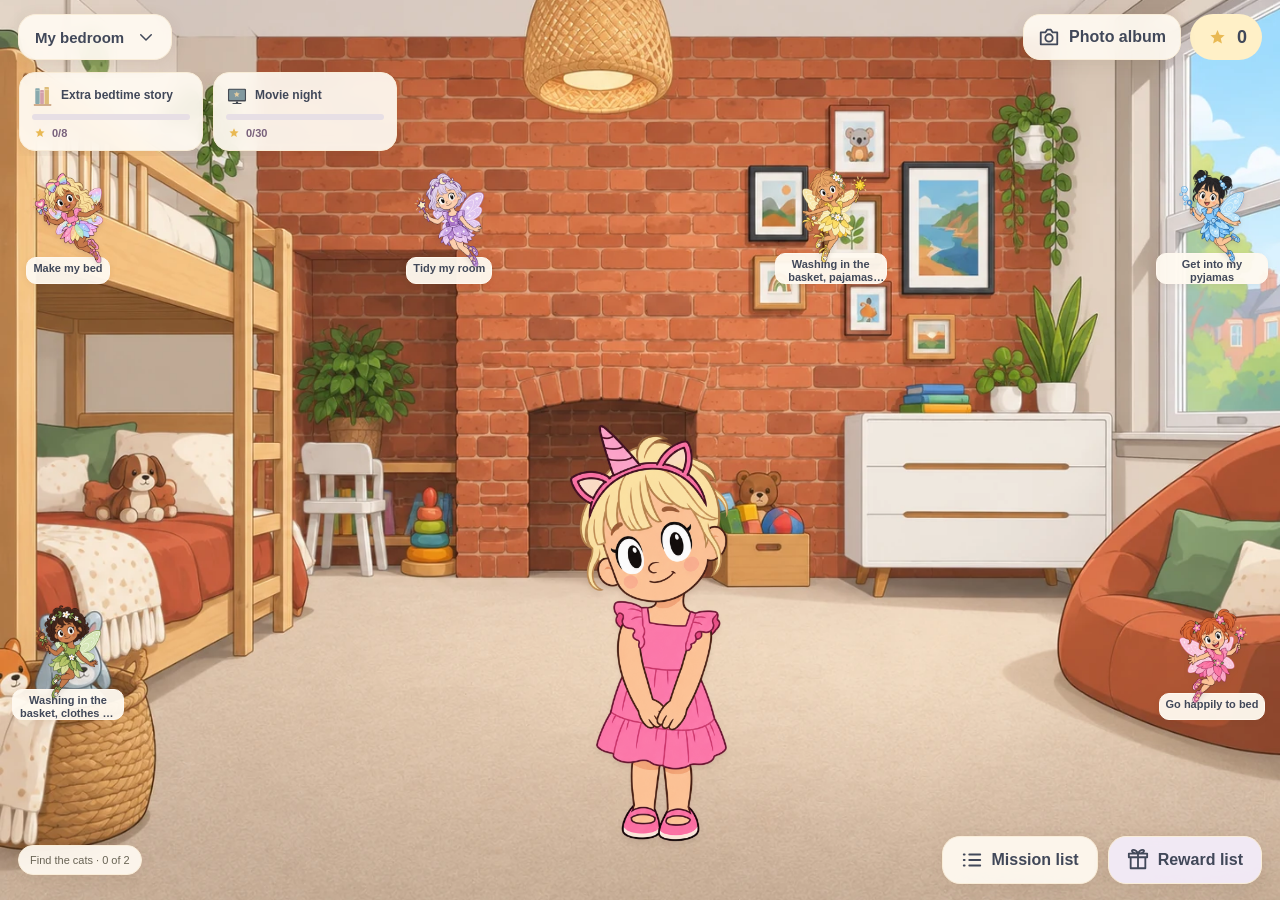
==== website/index.html @ 54466739 "Add files via upload" ====
<!doctype html>
<html lang="en-GB">
<head>
 <meta charset="utf-8"><meta name="viewport" content="width=device-width,initial-scale=1,viewport-fit=cover">
 <meta name="theme-color" content="#f8f3e9"><meta name="apple-mobile-web-app-capable" content="yes">
 <meta name="apple-mobile-web-app-status-bar-style" content="default"><meta name="apple-mobile-web-app-title" content="Fairy Stars">
 <meta name="description" content="A little kindness. A little magic. A private, offline family reward app.">
 <meta name="robots" content="noindex,nofollow,noarchive">
 <link rel="manifest" href="manifest.webmanifest"><link rel="apple-touch-icon" href="icons/apple-touch-icon.png"><link rel="icon" type="image/svg+xml" href="icons/icon.svg">
 <title>Fairy Star Missions</title><link rel="stylesheet" href="styles.css">
 <script defer src="data.js"></script><script defer src="engine.js"></script><script defer src="fairy-cast.js"></script><script defer src="art.js"></script><script defer src="layout.js"></script><script defer src="lists.js"></script><script defer src="celebrations.js"></script><script defer src="world.js"></script><script defer src="db.js"></script><script defer src="app.js"></script>
</head>
<body>
 <div id="app"><div class="loading-screen"><span class="loading-star">✦</span><h1>A little magic is waking up…</h1><p>Fairy Star Missions</p></div></div>
 <div id="modal-root"></div><div id="toast" role="status" aria-live="polite"></div><div id="celebration" aria-hidden="true"></div>
 <noscript><p>This little world needs JavaScript turned on in your browser.</p></noscript>
</body>
</html>
---- website/styles.css ----
:root{--paper:#fffaf2;--ink:#414859;--muted:#717584;--line:#e7dfd4;--rose:#9c607b;--gold:#e7b34e;--sage:#639879;--radius:22px;font-family:"Trebuchet MS",Arial,sans-serif;color:var(--ink);background:#f7f3eb;font-synthesis:none}
*{box-sizing:border-box}body{margin:0;-webkit-font-smoothing:antialiased;-webkit-tap-highlight-color:transparent}h1,h2,h3,p{margin:0}h1,h2,h3,button,input,select,textarea{font-family:inherit}h1{font-size:clamp(25px,3vw,36px)}h2{font-size:25px;line-height:1.2}h3{font-size:17px}p{line-height:1.5}button,input,select,textarea{font:inherit}button{color:inherit;border:0;cursor:pointer;background:transparent;font-weight:600;touch-action:manipulation}button:disabled{opacity:.5;cursor:default}button:focus-visible,a:focus-visible,input:focus-visible,select:focus-visible,textarea:focus-visible{outline:3px solid #9274b0;outline-offset:4px}button svg,button img{pointer-events:none}svg{display:inline-block;flex:none;vertical-align:middle}img{max-width:100%}[hidden]{display:none!important}.line-icon{width:22px;height:22px;fill:none;stroke:currentColor;stroke-width:2;stroke-linecap:round;stroke-linejoin:round}.object-icon{width:46px;height:46px}.tiny-icon{width:22px;height:22px}.large-icon{width:84px;height:84px}.muted{color:var(--muted)}.small{font-size:13px}.row{display:flex;align-items:center;gap:12px}.between{justify-content:space-between}.wrap{flex-wrap:wrap}.grow{flex:1;min-width:0}.stack{display:flex;flex-direction:column;gap:16px}.center{text-align:center}.wide{width:100%}.primary,.secondary,.soft,.danger{min-height:46px;padding:11px 18px;border-radius:14px;display:inline-flex;gap:8px;justify-content:center;align-items:center}.primary{background:var(--rose);color:white}.primary:hover{background:#88526a}.secondary{background:#eae3ef}.secondary:hover{background:#ded3e6}.soft{background:#f0e9df}.soft:hover{background:#e6dbce}.danger{background:#f7e6e1;color:#9c4e45}.icon-button{display:inline-flex;align-items:center;justify-content:center;width:46px;height:46px;min-width:46px;min-height:46px;border-radius:50%;background:var(--paper);border:1px solid var(--line);padding:0;line-height:1}.pill{display:inline-flex;align-items:center;gap:7px;padding:8px 13px;background:#faeed2;border:1px solid #eddfbf;border-radius:40px;font-weight:700}.notice{padding:14px 17px;background:#f2ede2;border:1px solid var(--line);border-radius:14px;font-size:13px;line-height:1.5}.notice.good{background:#ebf2e9;border-color:#d4e0cd}.notice.warning{background:#fbede7;border-color:#efd8ca}.error{font-size:14px;color:#a54247;line-height:1.5}.error:empty{display:none}.field{display:flex;flex-direction:column;gap:7px;font-size:14px;font-weight:600}.field input,.field select,.field textarea{min-height:46px;border:1px solid #d9d2d4;background:#fffefb;padding:11px 12px;border-radius:11px;width:100%;color:inherit;font-weight:400}.field small{font-size:12px;font-weight:400;color:var(--muted)}.form-grid{display:grid;grid-template-columns:1fr 1fr;gap:14px}.checkbox{display:flex;align-items:center;gap:11px;min-height:48px;font-size:15px;cursor:pointer}.checkbox input{width:23px;height:23px;accent-color:var(--sage);flex:none}.card{background:var(--paper);border:1px solid var(--line);padding:20px;border-radius:var(--radius)}
/* One isolated scene; modal dialogs use the browser's top layer. */
#app{position:relative;isolation:isolate;z-index:0}.home-view{overflow:hidden}.scene{position:relative;width:100%;height:100vh;height:100dvh;overflow:hidden;isolation:isolate;background:#d5c7b2}.scene-background{position:absolute;inset:0;width:100%;height:100%;max-width:none;object-fit:cover;object-position:center;pointer-events:none;user-select:none}.scene-top{position:absolute;top:max(14px,env(safe-area-inset-top));left:max(18px,env(safe-area-inset-left));right:max(18px,env(safe-area-inset-right));z-index:30;display:flex;gap:12px;align-items:center;justify-content:space-between;pointer-events:none}.scene-top>*{pointer-events:auto}.glass{background:#fffaf1ed;border:1px solid #f9edd8;box-shadow:0 4px 17px #59452e17;backdrop-filter:blur(8px);-webkit-backdrop-filter:blur(8px)}.room-trigger{min-height:46px;padding:11px 16px;border-radius:18px;display:flex;align-items:center;gap:13px;text-align:left;font-size:15px}.room-trigger .line-icon{width:18px;height:18px}.scene-tools{display:flex;gap:9px;align-items:center}.album-button{display:flex;gap:9px;align-items:center;padding:11px 14px;border-radius:17px;min-height:46px}.wallet{display:flex;gap:7px;align-items:center;min-height:46px;padding:9px 15px;border-radius:24px;background:#fff0c7;font-size:18px;font-weight:700}.wallet .tiny-icon{width:25px;height:25px}
.pinned-strip{position:absolute;z-index:29;top:calc(max(14px,env(safe-area-inset-top)) + 58px);left:18px;right:18px;display:flex;gap:10px;overflow-x:auto;overflow-y:hidden;scrollbar-width:thin;overscroll-behavior:contain;padding:0 1px 5px;pointer-events:auto}.pinned-card{flex:0 0 184px;width:184px;min-height:73px;border-radius:16px;padding:9px 12px;text-align:left;display:flex;flex-direction:column;gap:5px;justify-content:center}.pinned-card .pin-title{display:flex;align-items:center;gap:7px;font-size:12px;line-height:1.15;min-height:27px}.pin-title span{display:-webkit-box;-webkit-line-clamp:2;-webkit-box-orient:vertical;overflow:hidden}.pinned-card small{font-size:11px;color:#78617b;font-weight:600}.progress{height:6px;min-height:6px;width:100%;background:#e7dfe5;overflow:hidden;border-radius:10px}.progress-fill{display:block;height:100%;background:#bb819b;border-radius:inherit}.pinned-card.ready{background:#f4faeced}.pinned-card.ready .progress-fill{background:var(--sage)}.pinned-card.ready small{color:#51714e}
.scene-bottom{position:absolute;bottom:max(16px,env(safe-area-inset-bottom));left:18px;right:18px;z-index:30;display:flex;align-items:center;justify-content:space-between;gap:12px;pointer-events:none}.scene-bottom>*{pointer-events:auto}.cat-hint{font-size:11px;padding:8px 11px;border-radius:20px;color:#696455}.list-button{min-height:48px;border-radius:18px;display:flex;align-items:center;gap:9px;padding:11px 18px}.scene-tip{position:absolute;bottom:20px;left:50%;transform:translateX(-50%);font-size:11px;color:#645947;pointer-events:none;background:#fff8eaa6;padding:7px 11px;border-radius:20px;white-space:nowrap}
/* Stars are immovable buttons; no shared button:active transforms. */
.mission-star{position:absolute;z-index:20;width:112px;height:92px;padding:0;display:flex;flex-direction:column;align-items:center;gap:4px;transform:translate(-50%,-50%)!important;transition:none!important;outline-offset:1px;border-radius:18px}.mission-star .star-shell{width:54px;height:54px;min-height:54px;background:#fff9efeb;border:1px solid #fff9ea;box-shadow:0 4px 12px #6b4d3020;border-radius:50%;display:grid;place-items:center}.star-shell svg{width:40px;height:40px;filter:drop-shadow(0 2px 0 #c3974340)}.mission-star .mission-label{max-width:112px;max-height:35px;overflow:hidden;display:-webkit-box;-webkit-line-clamp:2;-webkit-box-orient:vertical;border-radius:10px;padding:4px 7px;background:#fff9eff2;font-size:11px;line-height:1.16;text-align:center;box-shadow:0 2px 6px #62432b13}.mission-star:hover .star-shell,.mission-star.drag-target .star-shell{background:#fff0b8;border:2px solid #d7a43d;box-shadow:0 0 0 5px #ffe8a355}.mission-star.done .star-shell{background:#edf5e4}.done-dot{position:absolute;top:0;right:28px;width:21px;height:21px;background:var(--sage);border:2px solid white;color:white;display:grid;place-items:center;border-radius:50%;font-size:12px;pointer-events:none}.alba-actor{position:absolute;z-index:16;width:clamp(192px,27vw,284px);padding:0;height:auto;aspect-ratio:2/3;display:block;transform:translate(-50%,-100%);margin:0;touch-action:none;cursor:grab;border-radius:0;user-select:none;-webkit-user-select:none;animation:none!important;transition:none!important}.alba-actor:active{cursor:grabbing}.alba-actor.dragging{z-index:40}.alba-art{width:100%;height:100%;object-fit:contain;display:block;max-width:none;user-select:none;-webkit-user-drag:none;filter:drop-shadow(0 4px 2px #5b423c16);pointer-events:none}.companions{position:absolute;left:-28px;top:10px;width:170px;height:110px;pointer-events:none}.companion{position:absolute;width:32px;height:40px;animation:fairy-flight 3.8s ease-in-out infinite;pointer-events:none;filter:drop-shadow(0 0 4px #ffffad7a)}.companion svg{width:100%;height:100%}.cat-button{position:absolute;z-index:12;width:clamp(62px,9vw,103px);aspect-ratio:1;height:auto;padding:0;transform:translate(-50%,-100%);background:transparent;cursor:pointer}.cat-art{width:100%;height:100%;object-fit:contain;display:block;pointer-events:none}.cat-button.found .cat-art{filter:drop-shadow(0 0 7px #ffeeba)}@keyframes fairy-flight{0%,100%{transform:translate(0,0) rotate(-4deg)}35%{transform:translate(12px,-13px) rotate(5deg)}65%{transform:translate(-4px,-6px) rotate(-2deg)}}
/* Native dialogs always appear above fairies and all scene controls. */
#modal-root{position:relative;z-index:1000}dialog.modal{padding:24px;background:var(--paper);border:1px solid #f3e5d0;border-radius:26px;max-width:min(590px,calc(100vw - 28px));width:590px;max-height:calc(100vh - 32px);max-height:calc(100dvh - 32px);overflow-y:auto;overscroll-behavior:contain;box-shadow:0 20px 80px #38293e47;color:var(--ink)}dialog.modal::backdrop{background:#302a405c;backdrop-filter:blur(4px);-webkit-backdrop-filter:blur(4px)}dialog.compact{width:410px}.modal-head{display:flex;align-items:flex-start;justify-content:space-between;gap:18px;margin-bottom:22px}.modal-head h2{padding-top:7px;font-size:24px;overflow-wrap:anywhere}.modal-close{width:42px;height:42px;min-width:42px;min-height:42px;flex:0 0 42px;display:grid;place-items:center;padding:0;margin:0;border:1px solid #e6ded7;border-radius:50%;background:#fffdf8;line-height:0;transform:none!important}.modal-close svg{width:18px;height:18px;display:block;vertical-align:initial;fill:none;stroke:currentColor;stroke-width:2.2;stroke-linecap:round}.modal-body{display:flex;flex-direction:column;gap:16px}.modal .error{margin-top:12px}.award-stars{display:flex;justify-content:center;align-items:center;gap:12px;flex-wrap:wrap;min-height:100px;padding:12px 0}.award-stars .big-star{width:70px;height:70px;filter:drop-shadow(0 4px 1px #c39b3540)}.award-stars .star-count{font-size:34px}.mission-confirm{font-size:16px;min-height:50px}.quiet-label{text-align:center;color:var(--muted);font-size:14px}.photo-preview{max-height:180px;object-fit:contain;border-radius:12px}
dialog.left-panel{position:fixed;inset:14px auto 14px 14px;margin:0;width:330px;max-width:calc(100vw - 28px);height:calc(100vh - 28px);height:calc(100dvh - 28px);max-height:none;border-radius:24px;padding:18px}.left-panel::backdrop{background:#31283033;backdrop-filter:none}.room-picker-list{display:flex;flex-direction:column;gap:8px}.room-jump{width:100%;display:flex;align-items:center;gap:13px;padding:8px;border-radius:15px;text-align:left;font-size:14px;background:#f2ede5;border:2px solid transparent;min-height:70px}.room-jump img{width:78px;height:58px;object-fit:cover;border-radius:10px;flex:none}.room-jump.active{border-color:#c7b3d1;background:#ece3ef}.drawer-links{border-top:1px solid var(--line);padding-top:16px;margin-top:17px;display:grid;gap:5px}.drawer-link{display:flex;align-items:center;gap:12px;min-height:44px;padding:8px 10px;border-radius:12px;text-align:left}.drawer-link:hover{background:#f1e8e7}.drawer-link .object-icon{width:28px;height:28px}
/* Lists and secondary pages: one sans-serif system, no duplicate mastheads. */
.page{max-width:1060px;padding:24px 26px 60px;margin:auto}.page h1,.page h2,.page h3,.page p,.page button,.page label{font-family:"Trebuchet MS",Arial,sans-serif}.page-toolbar{display:flex;align-items:center;justify-content:space-between;gap:14px;margin-bottom:23px}.go-home{display:inline-flex;align-items:center;gap:8px;min-height:46px;padding:10px 0;font-size:14px}.page-heading{margin-bottom:24px}.page-heading p{margin-top:9px;color:var(--muted);font-size:14px}.list-page{max-width:860px}.mission-group{margin:18px 0 26px}.mission-group h2{font-size:17px;margin:0 0 11px;color:#776a7c;font-weight:600}.mission-row{display:flex;align-items:center;justify-content:space-between;gap:14px;min-height:65px;padding:12px 15px;background:#fffaf3;border:1px solid var(--line);border-radius:15px;margin-bottom:8px}.mission-row label{flex:1;min-width:0;display:flex;align-items:center;gap:13px;font-size:15px;cursor:pointer;min-height:32px}.mission-row input[type=checkbox]{width:24px;height:24px;accent-color:var(--sage);flex:none}.mission-row.recorded{background:#eef3e9}.row-name{font-size:15px;line-height:1.35}.done-text{font-size:12px;color:#5f7b5f;white-space:nowrap}.batch-footer{position:sticky;bottom:0;background:#f7f3ebee;backdrop-filter:blur(10px);padding:13px 0 10px;display:flex;justify-content:flex-end}.batch-footer .primary{min-width:180px}.countless .mission-note,.countless .section-caption{display:none}
.reward-grid{display:grid;grid-template-columns:repeat(3,minmax(0,1fr));gap:16px}.reward-card{background:var(--paper);border:1px solid var(--line);border-radius:21px;padding:16px;display:flex;flex-direction:column;gap:11px;position:relative}.reward-art{height:92px;background:#f0e9ef;border-radius:14px;display:grid;place-items:center}.reward-art svg{width:72px;height:72px}.reward-card:nth-child(3n+2) .reward-art{background:#eaf0e4}.reward-card:nth-child(3n) .reward-art{background:#f5ebda}.reward-card h2{font-size:17px;line-height:1.25;min-height:43px}.reward-card .reward-note{font-size:12px;color:var(--muted);min-height:35px}.pin-button{position:absolute;right:24px;top:24px;width:38px;height:38px;background:#fffaf6f2;border-radius:50%;display:grid;place-items:center;z-index:1}.pin-button.pinned{background:#c7dcb6;color:#446246}.pin-button svg{width:19px;height:19px}.reward-bottom{margin-top:auto}.price{display:flex;gap:5px;align-items:center;font-weight:600}.tabs{display:flex;gap:8px;flex-wrap:wrap;margin-bottom:20px;padding-bottom:13px;border-bottom:1px solid var(--line)}.tab{padding:9px 13px;min-height:43px;border-radius:12px;font-size:13px}.tab.active{background:#e9dfed}.grid2{display:grid;grid-template-columns:1fr 1fr;gap:15px}.stats{display:flex;gap:14px;margin:21px 0}.stat{padding:18px 22px;background:#eee8dd;border-radius:17px;flex:1}.stat b{font-size:27px;display:block}.stat span{font-size:13px;color:var(--muted)}.rank-grid{display:grid;grid-template-columns:repeat(2,1fr);gap:15px}.rank-card{text-align:center;padding:24px;border:1px solid var(--line);background:var(--paper);border-radius:19px}.rank-card h2{font-size:22px;margin:14px 0 7px}.rank-card p{font-size:13px;color:var(--muted)}.empty-state{padding:35px 24px;border:1px dashed #d9cddd;border-radius:24px;text-align:center}.empty-state h2{margin:14px 0 12px}.empty-state p{max-width:460px;margin:auto;font-size:14px;color:var(--muted)}.memory-grid{display:grid;grid-template-columns:repeat(3,minmax(0,1fr));gap:19px}.memory{padding:12px;background:var(--paper);border:1px solid var(--line);border-radius:15px}.memory img{width:100%;aspect-ratio:1;object-fit:cover;border-radius:9px;background:#eae2d4}.memory h2{font-size:17px;margin:12px 0 7px}.memory small{font-size:12px;color:var(--muted)}.memory .soft{min-height:36px;font-size:12px;margin-top:9px}.history-row{padding:13px 0;border-bottom:1px solid var(--line);display:flex;justify-content:space-between;align-items:center;gap:14px;font-size:14px}.history-row small{color:var(--muted)}.subheading{font-size:19px;margin:27px 0 15px}.storage-size{font-size:13px;color:var(--muted)}.loading-screen{height:100vh;display:flex;flex-direction:column;align-items:center;justify-content:center;gap:15px}.loading-star{font-size:60px;color:var(--gold)}#toast{position:fixed;left:50%;bottom:20px;transform:translate(-50%,150px);z-index:900;padding:13px 21px;border-radius:17px;background:#484355;color:white;font-size:14px;text-align:center;max-width:min(600px,94vw);transition:transform .18s;pointer-events:none;box-shadow:0 5px 22px #45304933}#toast.show{transform:translate(-50%,0)}#celebration{position:fixed;inset:0;pointer-events:none;z-index:850;overflow:hidden}.confetti{position:absolute;top:-15px;left:var(--x);background:var(--c);width:9px;height:13px;border-radius:4px;animation:fall 1.6s ease-out both;animation-delay:var(--d)}@keyframes fall{to{transform:translateY(103vh) rotate(340deg);opacity:0}}
@media(max-width:760px){.reward-grid{grid-template-columns:repeat(2,minmax(0,1fr))}.page{padding:18px 16px 40px}.scene-top{left:12px;right:12px}.pinned-strip{left:12px;right:12px}.scene-bottom{left:12px;right:12px}.pinned-card{flex-basis:170px;width:170px}.memory-grid{grid-template-columns:repeat(2,minmax(0,1fr))}.scene-tip{display:none}.room-trigger{font-size:13px;padding:10px 13px;gap:8px}.album-button{padding:10px 12px}.album-button .nav-word{display:none}.wallet{padding:9px 12px}.scene-tools{gap:7px}.alba-actor{width:224px}.mission-star{width:103px;height:86px}.mission-star .star-shell{width:49px;height:49px;min-height:49px}.mission-label{font-size:10px!important;max-width:102px!important}.modal-head h2{font-size:22px}.form-grid,.grid2{grid-template-columns:1fr}.stats{gap:9px}.rank-card{padding:18px 13px}.rank-card h2{font-size:20px}}
@media(max-height:530px){.scene-tip{display:none}.pinned-card{min-height:57px;padding:6px 10px}.pinned-card .pin-title{min-height:20px;font-size:11px}.pinned-card small{font-size:10px}.mission-star{height:68px;width:100px}.mission-star .star-shell{width:40px;height:40px;min-height:40px}.star-shell svg{width:31px;height:31px}.mission-label{font-size:10px!important;padding:2px 5px!important;max-height:26px!important}.alba-actor{width:164px}.scene-bottom{bottom:8px}.list-button{min-height:40px;padding:9px 14px}}
@media(prefers-reduced-motion:reduce){*,*::before,*::after{animation:none!important;transition:none!important}.confetti{display:none}}body.calm *,body.calm *::before,body.calm *::after{animation:none!important;transition:none!important}body.calm .confetti{display:none}

.season-overlay{position:absolute;inset:0;width:100%;height:100%;pointer-events:none;z-index:1}

/* Round 5: paired lists, compact star values, price-grouped family rewards. */
.scene-list-actions{display:flex;align-items:center;gap:10px;pointer-events:auto}
.reward-list-trigger{background:#f4ecfaf0}
.scene-tip{bottom:76px}
.list-navigation{display:flex;gap:5px;align-items:stretch;padding:5px;background:#eee7e0;border:1px solid #e5dbcf;border-radius:17px;margin:0 0 23px;width:max-content;max-width:100%}
.list-tab{min-height:44px;padding:10px 18px;display:inline-flex;gap:8px;align-items:center;justify-content:center;border-radius:12px;font-size:14px;white-space:nowrap}
.list-tab .line-icon{width:20px;height:20px}
.list-tab.active{background:var(--paper);box-shadow:0 2px 6px #66524713;color:#81536e}
.mission-row-end{display:flex;align-items:center;justify-content:flex-end;gap:12px;flex:none}
.mission-value{min-width:64px;display:flex;flex-direction:column;align-items:center;gap:1px;padding:7px 10px;background:#f9edcf;border:1px solid #eadbb4;border-radius:12px;color:#7d6123;flex:none}
.value-line{display:inline-flex;align-items:center;justify-content:center;gap:6px;font-size:17px;line-height:1.1;font-variant-numeric:tabular-nums}
.value-line .tiny-icon{width:24px;height:24px}
.mission-value small,.reward-cost small{font-size:10px;font-weight:600;line-height:1.15}
.mission-row label{line-height:1.35}
.reward-list-summary{display:flex;align-items:center;justify-content:space-between;gap:10px;margin:0 0 24px}
.reward-list-summary .pill{font-size:13px;font-weight:600}
.reward-cost-group{margin-bottom:28px}
.reward-group-heading{display:flex;align-items:baseline;justify-content:space-between;gap:14px;margin:0 0 12px;padding:0 2px}
.reward-group-heading h2{margin:0;font-size:17px}
.reward-group-heading>span{font-size:12px;color:var(--muted);white-space:nowrap}
.reward-list-row{align-items:center;gap:12px;padding:12px 14px}
.reward-list-row.ready{background:#f2f6ed;border-color:#d7e2ce}
.reward-row-main{display:flex;align-items:center;gap:14px;text-align:left;padding:0;flex:1;min-width:0;align-self:stretch;cursor:pointer;font-weight:400;min-height:76px}
.reward-list-art{display:grid;place-items:center;width:56px;height:56px;min-width:56px;background:#f0e7ee;border-radius:14px}
.reward-list-row:nth-child(2n) .reward-list-art{background:#edeede}
.reward-list-art .object-icon{width:42px;height:42px}
.reward-row-copy{display:flex;flex-direction:column;gap:5px;min-width:0;flex:1}
.reward-row-copy .row-name{font-weight:600;font-size:15px;overflow-wrap:anywhere}
.reward-progress-text{font-size:12px;line-height:1.3;color:#746475}
.reward-row-copy .progress{margin:2px 0 3px;height:7px}
.reward-list-row.ready .progress-fill{background:var(--sage)}
.reward-limit{font-size:11px;line-height:1.35;color:#706e7a}
.reward-row-note{font-size:11px;line-height:1.35;color:var(--muted)}
.reward-status{font-size:11px;line-height:1.35;color:#985246}
.reward-row-end{display:flex;align-items:center;gap:10px;flex:none}
.reward-row-pin{width:44px;height:44px;min-width:44px;display:grid;place-items:center;border-radius:50%;border:1px solid #e6dcd1;background:#fffaf2}
.reward-row-pin .line-icon{width:20px;height:20px}
.reward-row-pin.pinned{background:#dfebd3;border-color:#c4d5b8;color:#50734b}
.reward-cost{display:flex;flex-direction:column;align-items:center;justify-content:center;gap:3px;min-width:70px;min-height:62px;padding:9px;background:#f9edcf;border:1px solid #eadbb4;border-radius:13px;color:#7d6123}
.reward-cost:hover{background:#f6e5b9}
@media(max-width:760px){.scene-list-actions{gap:8px}.list-button{font-size:13px;padding:11px 13px}.list-button .line-icon{width:19px;height:19px}}
@media(max-width:600px){.scene-bottom{display:flex;flex-direction:column;align-items:stretch;gap:8px}.cat-hint{align-self:flex-start}.scene-list-actions{display:grid;grid-template-columns:1fr 1fr;width:100%}.list-button{justify-content:center}.mission-row-end{gap:6px}.mission-value{min-width:57px;padding:6px 8px}.mission-row .done-text{font-size:11px}.reward-list-row{gap:8px;padding:12px 11px}.reward-row-main{gap:10px}.reward-list-art{width:38px;height:42px;min-width:38px;border-radius:11px}.reward-list-art .object-icon{width:31px;height:31px}.reward-row-end{flex-direction:column-reverse;gap:6px}.reward-cost{min-width:60px;min-height:51px;padding:5px}.reward-row-pin{width:44px;height:44px;min-width:44px}.reward-row-copy .row-name{font-size:14px}.reward-list-summary .soft{font-size:12px;padding:10px 12px}.page-toolbar{gap:10px}.page-toolbar .secondary{font-size:13px;padding:10px 12px}.list-navigation{width:100%}.list-tab{flex:1;padding:10px 12px}.mission-row label{font-size:14px}.value-line{font-size:16px}}
@media(max-width:370px){.mission-value{min-width:49px;padding:5px}.mission-row{gap:9px;padding:11px}.mission-row.recorded .mission-row-end{gap:3px;flex-direction:column-reverse}.reward-list-art{display:none}.reward-row-main{gap:0}.go-home{font-size:13px}.list-tab{font-size:13px;gap:6px}}
@media(max-height:530px) and (min-width:601px){.scene-bottom{bottom:8px}.scene-tip{display:none}.scene-list-actions .list-button{min-height:40px}}

/* Drag guidance remains available to assistive technology, without covering Alba. */
.scene-tip{position:absolute;width:1px;height:1px;overflow:hidden;clip-path:inset(50%);white-space:nowrap;padding:0;border:0;bottom:0}


/* Round 6: task fairies, larger cats, completion flights and fractional rewards. */
.mission-fairy{height:116px;width:112px;gap:3px;justify-content:flex-end}
.mission-fairy .fairy-shell{height:82px;width:72px;min-height:82px;display:grid;place-items:center;position:relative;flex:none}
.task-fairy-art{display:block;width:100%;height:100%;object-fit:contain;pointer-events:none;user-select:none;-webkit-user-drag:none;filter:drop-shadow(0 3px 2px #64505624);animation:task-hover 3.6s ease-in-out infinite;animation-delay:var(--hover-delay,0s)}
.mission-fairy .mission-label{flex:none;max-width:112px;min-height:27px;max-height:31px;background:#fffaf1f2;border:1px solid #fff8ef;line-height:1.14;font-size:11px;padding:4px 6px}
.mission-fairy .done-dot{top:auto;bottom:20px;right:0}
.mission-fairy:hover .fairy-shell,.mission-fairy.drag-target .fairy-shell{filter:drop-shadow(0 0 9px #ffda78)}
.mission-fairy.drag-target .mission-label{background:#fff0bb;border-color:#d2a43e}
.completed-fairy-mark{width:34px;height:34px;border-radius:50%;display:grid;place-items:center;background:#e7f2dfdd;border:2px solid #fffdf4;color:#598453;font-size:22px;align-self:end;margin-bottom:5px}
.mission-fairy.done .mission-label{color:#52734c;background:#edf5e5ed}
.alba-actor .companions{inset:0;width:100%;height:100%;pointer-events:none}
.alba-actor .companion{width:46px;height:61px;transform:translate(-50%,-50%);animation:none;filter:none}
.companion-art{width:100%;height:100%;object-fit:contain;display:block;animation:companion-hover var(--float-time,3.8s) ease-in-out infinite;animation-delay:var(--float-delay,0s);filter:drop-shadow(0 0 4px #fff4ab66)}
.companion.arriving{visibility:hidden}
.fairy-arrival{position:absolute;left:0;top:0;width:72px;height:82px;z-index:26;pointer-events:none;will-change:transform}
.arrival-art{display:block;width:100%;height:100%;object-fit:contain;filter:drop-shadow(0 2px 4px #ffe59088)}
.cat-button{width:clamp(110px,16vw,185px);z-index:12}
.cat-button .cat-art{filter:drop-shadow(0 4px 3px #382a2726)}
.reward-cost{min-width:86px;padding:9px 10px}
.reward-cost .value-line{white-space:nowrap;font-size:18px;gap:4px}
.reward-cost .value-line .tiny-icon{width:22px;height:22px}
.reward-modal-fraction{display:flex;align-items:center;justify-content:center;gap:9px;font-size:30px}
.reward-modal-fraction .tiny-icon{width:36px;height:36px}
.pin-progress{display:flex;align-items:center;gap:4px;font-variant-numeric:tabular-nums}
.pin-progress .tiny-icon{width:16px;height:16px}
.reward-fraction{font-size:20px}
#celebration .confetti-canvas{display:block;position:absolute;inset:0;pointer-events:none}
.calm-celebration{position:absolute;left:50%;top:22%;transform:translateX(-50%);background:#fff2c9;color:#6c4e79;border:2px solid #ead690;border-radius:24px;padding:18px 30px;box-shadow:0 5px 25px #785d481f;font-size:24px;font-weight:700;white-space:nowrap}
@keyframes task-hover{0%,100%{transform:translateY(0) rotate(-2deg)}50%{transform:translateY(-6px) rotate(2deg)}}
@keyframes companion-hover{0%,100%{transform:translate(0,0) rotate(-3deg)}30%{transform:translate(7px,-9px) rotate(4deg)}65%{transform:translate(-5px,-3px) rotate(-2deg)}}
@media(max-width:760px){.mission-fairy{width:103px;height:103px}.mission-fairy .fairy-shell{width:63px;height:74px;min-height:74px}.mission-fairy .mission-label{max-width:103px;min-height:26px;max-height:29px;font-size:10px}.alba-actor .companion{width:40px;height:53px}.reward-cost{min-width:80px;padding:7px}.reward-cost .value-line{font-size:16px}.cat-button{width:clamp(105px,24vw,156px)}}
@media(max-width:390px){.reward-cost{min-width:68px;padding:5px}.reward-cost .value-line{font-size:14px}.reward-cost .value-line .tiny-icon{width:17px;height:17px}.reward-list-row{gap:6px}.reward-row-copy .row-name{font-size:13px}}
.compact-missions .mission-fairy{height:86px;width:92px}.compact-missions .mission-fairy .fairy-shell{width:50px;height:58px;min-height:58px}.compact-missions .mission-fairy .mission-label{max-width:92px;min-height:25px;max-height:26px;font-size:10px!important;padding:3px 4px}
@media(max-height:530px){.mission-fairy{height:76px;width:96px}.mission-fairy .fairy-shell{width:47px;height:51px;min-height:51px}.mission-fairy .mission-label{min-height:21px;max-height:22px;padding:2px 4px}.compact-missions .mission-fairy{height:76px;width:96px}.compact-missions .mission-fairy .fairy-shell{width:47px;height:51px;min-height:51px}.compact-missions .mission-fairy .mission-label{min-height:21px;max-height:22px}.cat-button{width:106px}.alba-actor .companion{width:32px;height:42px}}
@media(prefers-reduced-motion:reduce){.task-fairy-art,.companion-art{animation:none!important}}
body.calm .task-fairy-art,body.calm .companion-art{animation:none!important}

/* Round 7: preserve the animation canvas, anchor feet and keep collected fairies at her head. */
.alba-actor{width:clamp(216px,30.375vw,319.5px);aspect-ratio:3/4}
.companion-layer{position:absolute;inset:0;z-index:24;pointer-events:none;overflow:hidden}
.companion-layer .collected-fairy{position:absolute;width:38px;height:50px;transform:translate(-50%,-50%);animation:none;filter:none;pointer-events:none;will-change:left,top}
.companion-layer .companion-art{animation:companion-hover var(--float-time,3.8s) ease-in-out infinite;animation-delay:var(--float-delay,0s)}
.cat-button{touch-action:none;user-select:none;-webkit-user-select:none;cursor:grab}
.cat-button.dragging{z-index:42;cursor:grabbing}
.alba-actor.cuddle-target .alba-art{filter:drop-shadow(0 0 10px #f5c988)}
.alba-actor.cuddling{pointer-events:none}
.award-stars{gap:0;flex-wrap:nowrap;min-height:112px;width:100%;padding:15px 0;overflow:visible}
.award-stars .big-star{flex:0 1 88px;min-width:0;width:88px;height:auto;aspect-ratio:1;max-height:88px;filter:drop-shadow(0 3px 1px #c39b3520)}
.garden-dense .mission-fairy{width:84px;height:90px}
.garden-dense .mission-fairy .fairy-shell{width:54px;height:62px;min-height:62px}
.garden-dense .mission-fairy .mission-label{max-width:84px;max-height:28px;min-height:26px;font-size:9px!important;padding:3px!important}
@media(max-width:600px){.alba-actor{width:252px}.companion-layer .collected-fairy{width:30px;height:40px}.award-stars .big-star{flex-basis:78px;width:78px;max-height:78px}}
@media(max-height:530px){.alba-actor{width:184.5px}.companion-layer .collected-fairy{width:27px;height:36px}}
body.calm .companion-layer .companion-art{animation:none!important}
@media(prefers-reduced-motion:reduce){.companion-layer .companion-art{animation:none!important}}
@media(max-width:600px){
 .garden-dense .mission-fairy{width:74px;height:78px}
 .garden-dense .mission-fairy .fairy-shell{width:44px;height:50px;min-height:50px}
 .garden-dense .mission-fairy .mission-label{max-width:74px!important;min-height:23px;max-height:25px;font-size:9px!important;padding:2px 3px!important}
}
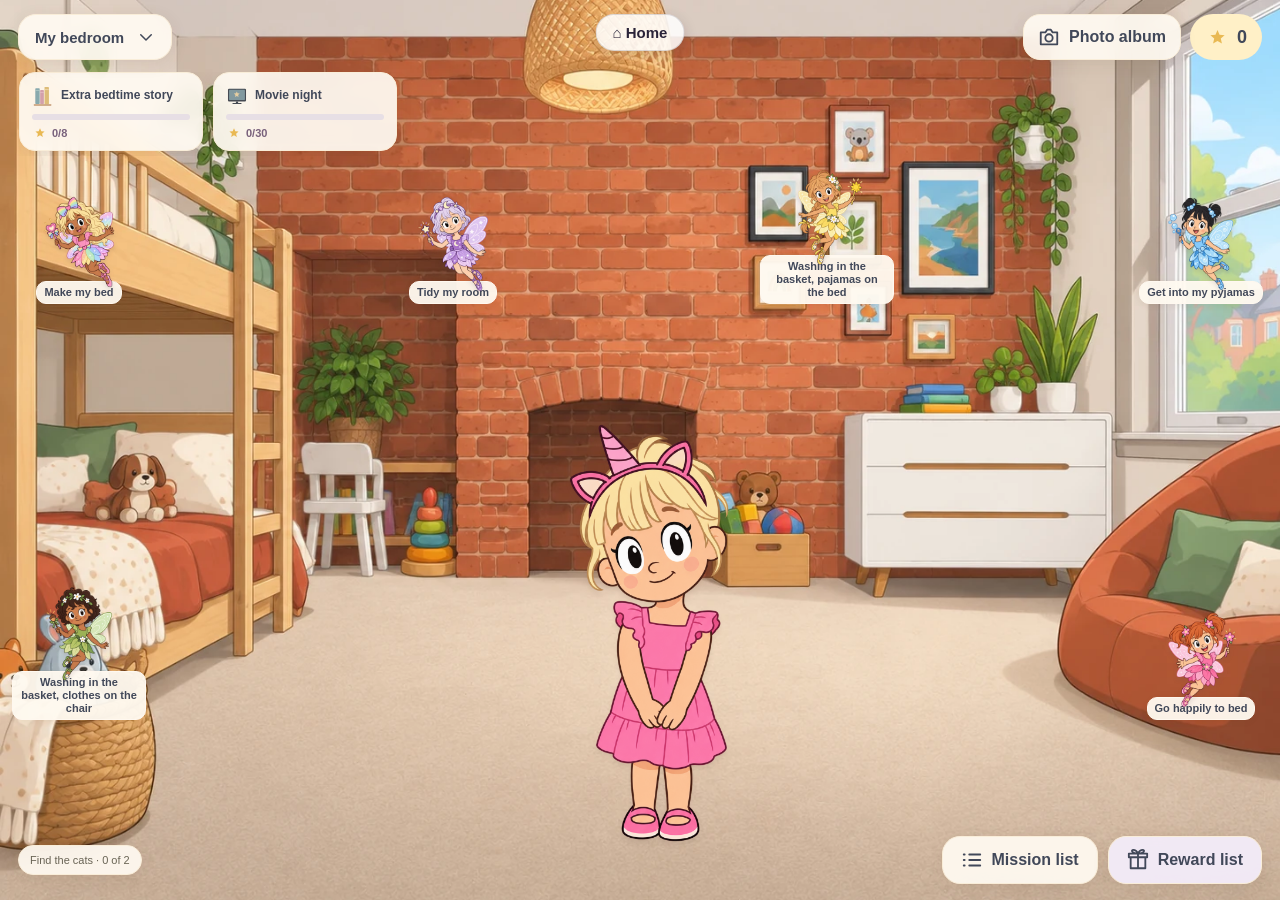
==== commit 080fdb97: "Add Family Home dashboard alongside Fairy Star Missions - /home/ dashboard: today's calendar hero, l" ====
--- a/website/index.html
+++ b/website/index.html
@@ -1,14 +1,14 @@
 <!doctype html>
 <html lang="en-GB">
 <head>
- <meta charset="utf-8"><meta name="viewport" content="width=device-width,initial-scale=1,viewport-fit=cover">
+ <meta charset="utf-8"><meta name="viewport" content="width=device-width,initial-scale=1,maximum-scale=1,user-scalable=no,viewport-fit=cover">
  <meta name="theme-color" content="#f8f3e9"><meta name="apple-mobile-web-app-capable" content="yes">
  <meta name="apple-mobile-web-app-status-bar-style" content="default"><meta name="apple-mobile-web-app-title" content="Fairy Stars">
  <meta name="description" content="A little kindness. A little magic. A private, offline family reward app.">
  <meta name="robots" content="noindex,nofollow,noarchive">
  <link rel="manifest" href="manifest.webmanifest"><link rel="apple-touch-icon" href="icons/apple-touch-icon.png"><link rel="icon" type="image/svg+xml" href="icons/icon.svg">
  <title>Fairy Star Missions</title><link rel="stylesheet" href="styles.css">
- <script defer src="data.js"></script><script defer src="engine.js"></script><script defer src="fairy-cast.js"></script><script defer src="art.js"></script><script defer src="layout.js"></script><script defer src="lists.js"></script><script defer src="celebrations.js"></script><script defer src="world.js"></script><script defer src="db.js"></script><script defer src="app.js"></script>
+ <script defer src="data.js"></script><script defer src="engine.js"></script><script defer src="fairy-cast.js"></script><script defer src="art.js"></script><script defer src="layout.js"></script><script defer src="lists.js"></script><script defer src="celebrations.js"></script><script defer src="world.js"></script><script defer src="db.js"></script><script defer src="app.js"></script><script defer src="home-link.js"></script>
 </head>
 <body>
  <div id="app"><div class="loading-screen"><span class="loading-star">✦</span><h1>A little magic is waking up…</h1><p>Fairy Star Missions</p></div></div>
--- a/website/styles.css
+++ b/website/styles.css
@@ -1,5 +1,5 @@
 :root{--paper:#fffaf2;--ink:#414859;--muted:#717584;--line:#e7dfd4;--rose:#9c607b;--gold:#e7b34e;--sage:#639879;--radius:22px;font-family:"Trebuchet MS",Arial,sans-serif;color:var(--ink);background:#f7f3eb;font-synthesis:none}
-*{box-sizing:border-box}body{margin:0;-webkit-font-smoothing:antialiased;-webkit-tap-highlight-color:transparent}h1,h2,h3,p{margin:0}h1,h2,h3,button,input,select,textarea{font-family:inherit}h1{font-size:clamp(25px,3vw,36px)}h2{font-size:25px;line-height:1.2}h3{font-size:17px}p{line-height:1.5}button,input,select,textarea{font:inherit}button{color:inherit;border:0;cursor:pointer;background:transparent;font-weight:600;touch-action:manipulation}button:disabled{opacity:.5;cursor:default}button:focus-visible,a:focus-visible,input:focus-visible,select:focus-visible,textarea:focus-visible{outline:3px solid #9274b0;outline-offset:4px}button svg,button img{pointer-events:none}svg{display:inline-block;flex:none;vertical-align:middle}img{max-width:100%}[hidden]{display:none!important}.line-icon{width:22px;height:22px;fill:none;stroke:currentColor;stroke-width:2;stroke-linecap:round;stroke-linejoin:round}.object-icon{width:46px;height:46px}.tiny-icon{width:22px;height:22px}.large-icon{width:84px;height:84px}.muted{color:var(--muted)}.small{font-size:13px}.row{display:flex;align-items:center;gap:12px}.between{justify-content:space-between}.wrap{flex-wrap:wrap}.grow{flex:1;min-width:0}.stack{display:flex;flex-direction:column;gap:16px}.center{text-align:center}.wide{width:100%}.primary,.secondary,.soft,.danger{min-height:46px;padding:11px 18px;border-radius:14px;display:inline-flex;gap:8px;justify-content:center;align-items:center}.primary{background:var(--rose);color:white}.primary:hover{background:#88526a}.secondary{background:#eae3ef}.secondary:hover{background:#ded3e6}.soft{background:#f0e9df}.soft:hover{background:#e6dbce}.danger{background:#f7e6e1;color:#9c4e45}.icon-button{display:inline-flex;align-items:center;justify-content:center;width:46px;height:46px;min-width:46px;min-height:46px;border-radius:50%;background:var(--paper);border:1px solid var(--line);padding:0;line-height:1}.pill{display:inline-flex;align-items:center;gap:7px;padding:8px 13px;background:#faeed2;border:1px solid #eddfbf;border-radius:40px;font-weight:700}.notice{padding:14px 17px;background:#f2ede2;border:1px solid var(--line);border-radius:14px;font-size:13px;line-height:1.5}.notice.good{background:#ebf2e9;border-color:#d4e0cd}.notice.warning{background:#fbede7;border-color:#efd8ca}.error{font-size:14px;color:#a54247;line-height:1.5}.error:empty{display:none}.field{display:flex;flex-direction:column;gap:7px;font-size:14px;font-weight:600}.field input,.field select,.field textarea{min-height:46px;border:1px solid #d9d2d4;background:#fffefb;padding:11px 12px;border-radius:11px;width:100%;color:inherit;font-weight:400}.field small{font-size:12px;font-weight:400;color:var(--muted)}.form-grid{display:grid;grid-template-columns:1fr 1fr;gap:14px}.checkbox{display:flex;align-items:center;gap:11px;min-height:48px;font-size:15px;cursor:pointer}.checkbox input{width:23px;height:23px;accent-color:var(--sage);flex:none}.card{background:var(--paper);border:1px solid var(--line);padding:20px;border-radius:var(--radius)}
+*{box-sizing:border-box}body{margin:0;-webkit-font-smoothing:antialiased;-webkit-tap-highlight-color:transparent;touch-action:manipulation}h1,h2,h3,p{margin:0}h1,h2,h3,button,input,select,textarea{font-family:inherit}h1{font-size:clamp(25px,3vw,36px)}h2{font-size:25px;line-height:1.2}h3{font-size:17px}p{line-height:1.5}button,input,select,textarea{font:inherit}button{color:inherit;border:0;cursor:pointer;background:transparent;font-weight:600;touch-action:manipulation}button:disabled{opacity:.5;cursor:default}button:focus-visible,a:focus-visible,input:focus-visible,select:focus-visible,textarea:focus-visible{outline:3px solid #9274b0;outline-offset:4px}button svg,button img{pointer-events:none}svg{display:inline-block;flex:none;vertical-align:middle}img{max-width:100%}[hidden]{display:none!important}.line-icon{width:22px;height:22px;fill:none;stroke:currentColor;stroke-width:2;stroke-linecap:round;stroke-linejoin:round}.object-icon{width:46px;height:46px}.tiny-icon{width:22px;height:22px}.large-icon{width:84px;height:84px}.muted{color:var(--muted)}.small{font-size:13px}.row{display:flex;align-items:center;gap:12px}.between{justify-content:space-between}.wrap{flex-wrap:wrap}.grow{flex:1;min-width:0}.stack{display:flex;flex-direction:column;gap:16px}.center{text-align:center}.wide{width:100%}.primary,.secondary,.soft,.danger{min-height:46px;padding:11px 18px;border-radius:14px;display:inline-flex;gap:8px;justify-content:center;align-items:center}.primary{background:var(--rose);color:white}.primary:hover{background:#88526a}.secondary{background:#eae3ef}.secondary:hover{background:#ded3e6}.soft{background:#f0e9df}.soft:hover{background:#e6dbce}.danger{background:#f7e6e1;color:#9c4e45}.icon-button{display:inline-flex;align-items:center;justify-content:center;width:46px;height:46px;min-width:46px;min-height:46px;border-radius:50%;background:var(--paper);border:1px solid var(--line);padding:0;line-height:1}.pill{display:inline-flex;align-items:center;gap:7px;padding:8px 13px;background:#faeed2;border:1px solid #eddfbf;border-radius:40px;font-weight:700}.notice{padding:14px 17px;background:#f2ede2;border:1px solid var(--line);border-radius:14px;font-size:13px;line-height:1.5}.notice.good{background:#ebf2e9;border-color:#d4e0cd}.notice.warning{background:#fbede7;border-color:#efd8ca}.error{font-size:14px;color:#a54247;line-height:1.5}.error:empty{display:none}.field{display:flex;flex-direction:column;gap:7px;font-size:14px;font-weight:600}.field input,.field select,.field textarea{min-height:46px;border:1px solid #d9d2d4;background:#fffefb;padding:11px 12px;border-radius:11px;width:100%;color:inherit;font-weight:400}.field small{font-size:12px;font-weight:400;color:var(--muted)}.form-grid{display:grid;grid-template-columns:1fr 1fr;gap:14px}.checkbox{display:flex;align-items:center;gap:11px;min-height:48px;font-size:15px;cursor:pointer}.checkbox input{width:23px;height:23px;accent-color:var(--sage);flex:none}.card{background:var(--paper);border:1px solid var(--line);padding:20px;border-radius:var(--radius)}
 /* One isolated scene; modal dialogs use the browser's top layer. */
 #app{position:relative;isolation:isolate;z-index:0}.home-view{overflow:hidden}.scene{position:relative;width:100%;height:100vh;height:100dvh;overflow:hidden;isolation:isolate;background:#d5c7b2}.scene-background{position:absolute;inset:0;width:100%;height:100%;max-width:none;object-fit:cover;object-position:center;pointer-events:none;user-select:none}.scene-top{position:absolute;top:max(14px,env(safe-area-inset-top));left:max(18px,env(safe-area-inset-left));right:max(18px,env(safe-area-inset-right));z-index:30;display:flex;gap:12px;align-items:center;justify-content:space-between;pointer-events:none}.scene-top>*{pointer-events:auto}.glass{background:#fffaf1ed;border:1px solid #f9edd8;box-shadow:0 4px 17px #59452e17;backdrop-filter:blur(8px);-webkit-backdrop-filter:blur(8px)}.room-trigger{min-height:46px;padding:11px 16px;border-radius:18px;display:flex;align-items:center;gap:13px;text-align:left;font-size:15px}.room-trigger .line-icon{width:18px;height:18px}.scene-tools{display:flex;gap:9px;align-items:center}.album-button{display:flex;gap:9px;align-items:center;padding:11px 14px;border-radius:17px;min-height:46px}.wallet{display:flex;gap:7px;align-items:center;min-height:46px;padding:9px 15px;border-radius:24px;background:#fff0c7;font-size:18px;font-weight:700}.wallet .tiny-icon{width:25px;height:25px}
 .pinned-strip{position:absolute;z-index:29;top:calc(max(14px,env(safe-area-inset-top)) + 58px);left:18px;right:18px;display:flex;gap:10px;overflow-x:auto;overflow-y:hidden;scrollbar-width:thin;overscroll-behavior:contain;padding:0 1px 5px;pointer-events:auto}.pinned-card{flex:0 0 184px;width:184px;min-height:73px;border-radius:16px;padding:9px 12px;text-align:left;display:flex;flex-direction:column;gap:5px;justify-content:center}.pinned-card .pin-title{display:flex;align-items:center;gap:7px;font-size:12px;line-height:1.15;min-height:27px}.pin-title span{display:-webkit-box;-webkit-line-clamp:2;-webkit-box-orient:vertical;overflow:hidden}.pinned-card small{font-size:11px;color:#78617b;font-weight:600}.progress{height:6px;min-height:6px;width:100%;background:#e7dfe5;overflow:hidden;border-radius:10px}.progress-fill{display:block;height:100%;background:#bb819b;border-radius:inherit}.pinned-card.ready{background:#f4faeced}.pinned-card.ready .progress-fill{background:var(--sage)}.pinned-card.ready small{color:#51714e}
@@ -14,7 +14,7 @@
 .reward-grid{display:grid;grid-template-columns:repeat(3,minmax(0,1fr));gap:16px}.reward-card{background:var(--paper);border:1px solid var(--line);border-radius:21px;padding:16px;display:flex;flex-direction:column;gap:11px;position:relative}.reward-art{height:92px;background:#f0e9ef;border-radius:14px;display:grid;place-items:center}.reward-art svg{width:72px;height:72px}.reward-card:nth-child(3n+2) .reward-art{background:#eaf0e4}.reward-card:nth-child(3n) .reward-art{background:#f5ebda}.reward-card h2{font-size:17px;line-height:1.25;min-height:43px}.reward-card .reward-note{font-size:12px;color:var(--muted);min-height:35px}.pin-button{position:absolute;right:24px;top:24px;width:38px;height:38px;background:#fffaf6f2;border-radius:50%;display:grid;place-items:center;z-index:1}.pin-button.pinned{background:#c7dcb6;color:#446246}.pin-button svg{width:19px;height:19px}.reward-bottom{margin-top:auto}.price{display:flex;gap:5px;align-items:center;font-weight:600}.tabs{display:flex;gap:8px;flex-wrap:wrap;margin-bottom:20px;padding-bottom:13px;border-bottom:1px solid var(--line)}.tab{padding:9px 13px;min-height:43px;border-radius:12px;font-size:13px}.tab.active{background:#e9dfed}.grid2{display:grid;grid-template-columns:1fr 1fr;gap:15px}.stats{display:flex;gap:14px;margin:21px 0}.stat{padding:18px 22px;background:#eee8dd;border-radius:17px;flex:1}.stat b{font-size:27px;display:block}.stat span{font-size:13px;color:var(--muted)}.rank-grid{display:grid;grid-template-columns:repeat(2,1fr);gap:15px}.rank-card{text-align:center;padding:24px;border:1px solid var(--line);background:var(--paper);border-radius:19px}.rank-card h2{font-size:22px;margin:14px 0 7px}.rank-card p{font-size:13px;color:var(--muted)}.empty-state{padding:35px 24px;border:1px dashed #d9cddd;border-radius:24px;text-align:center}.empty-state h2{margin:14px 0 12px}.empty-state p{max-width:460px;margin:auto;font-size:14px;color:var(--muted)}.memory-grid{display:grid;grid-template-columns:repeat(3,minmax(0,1fr));gap:19px}.memory{padding:12px;background:var(--paper);border:1px solid var(--line);border-radius:15px}.memory img{width:100%;aspect-ratio:1;object-fit:cover;border-radius:9px;background:#eae2d4}.memory h2{font-size:17px;margin:12px 0 7px}.memory small{font-size:12px;color:var(--muted)}.memory .soft{min-height:36px;font-size:12px;margin-top:9px}.history-row{padding:13px 0;border-bottom:1px solid var(--line);display:flex;justify-content:space-between;align-items:center;gap:14px;font-size:14px}.history-row small{color:var(--muted)}.subheading{font-size:19px;margin:27px 0 15px}.storage-size{font-size:13px;color:var(--muted)}.loading-screen{height:100vh;display:flex;flex-direction:column;align-items:center;justify-content:center;gap:15px}.loading-star{font-size:60px;color:var(--gold)}#toast{position:fixed;left:50%;bottom:20px;transform:translate(-50%,150px);z-index:900;padding:13px 21px;border-radius:17px;background:#484355;color:white;font-size:14px;text-align:center;max-width:min(600px,94vw);transition:transform .18s;pointer-events:none;box-shadow:0 5px 22px #45304933}#toast.show{transform:translate(-50%,0)}#celebration{position:fixed;inset:0;pointer-events:none;z-index:850;overflow:hidden}.confetti{position:absolute;top:-15px;left:var(--x);background:var(--c);width:9px;height:13px;border-radius:4px;animation:fall 1.6s ease-out both;animation-delay:var(--d)}@keyframes fall{to{transform:translateY(103vh) rotate(340deg);opacity:0}}
 @media(max-width:760px){.reward-grid{grid-template-columns:repeat(2,minmax(0,1fr))}.page{padding:18px 16px 40px}.scene-top{left:12px;right:12px}.pinned-strip{left:12px;right:12px}.scene-bottom{left:12px;right:12px}.pinned-card{flex-basis:170px;width:170px}.memory-grid{grid-template-columns:repeat(2,minmax(0,1fr))}.scene-tip{display:none}.room-trigger{font-size:13px;padding:10px 13px;gap:8px}.album-button{padding:10px 12px}.album-button .nav-word{display:none}.wallet{padding:9px 12px}.scene-tools{gap:7px}.alba-actor{width:224px}.mission-star{width:103px;height:86px}.mission-star .star-shell{width:49px;height:49px;min-height:49px}.mission-label{font-size:10px!important;max-width:102px!important}.modal-head h2{font-size:22px}.form-grid,.grid2{grid-template-columns:1fr}.stats{gap:9px}.rank-card{padding:18px 13px}.rank-card h2{font-size:20px}}
 @media(max-height:530px){.scene-tip{display:none}.pinned-card{min-height:57px;padding:6px 10px}.pinned-card .pin-title{min-height:20px;font-size:11px}.pinned-card small{font-size:10px}.mission-star{height:68px;width:100px}.mission-star .star-shell{width:40px;height:40px;min-height:40px}.star-shell svg{width:31px;height:31px}.mission-label{font-size:10px!important;padding:2px 5px!important;max-height:26px!important}.alba-actor{width:164px}.scene-bottom{bottom:8px}.list-button{min-height:40px;padding:9px 14px}}
-@media(prefers-reduced-motion:reduce){*,*::before,*::after{animation:none!important;transition:none!important}.confetti{display:none}}body.calm *,body.calm *::before,body.calm *::after{animation:none!important;transition:none!important}body.calm .confetti{display:none}
+body.calm *,body.calm *::before,body.calm *::after{animation:none!important;transition:none!important}body.calm .confetti{display:none}
 
 .season-overlay{position:absolute;inset:0;width:100%;height:100%;pointer-events:none;z-index:1}
 
@@ -101,7 +101,6 @@
 @media(max-width:390px){.reward-cost{min-width:68px;padding:5px}.reward-cost .value-line{font-size:14px}.reward-cost .value-line .tiny-icon{width:17px;height:17px}.reward-list-row{gap:6px}.reward-row-copy .row-name{font-size:13px}}
 .compact-missions .mission-fairy{height:86px;width:92px}.compact-missions .mission-fairy .fairy-shell{width:50px;height:58px;min-height:58px}.compact-missions .mission-fairy .mission-label{max-width:92px;min-height:25px;max-height:26px;font-size:10px!important;padding:3px 4px}
 @media(max-height:530px){.mission-fairy{height:76px;width:96px}.mission-fairy .fairy-shell{width:47px;height:51px;min-height:51px}.mission-fairy .mission-label{min-height:21px;max-height:22px;padding:2px 4px}.compact-missions .mission-fairy{height:76px;width:96px}.compact-missions .mission-fairy .fairy-shell{width:47px;height:51px;min-height:51px}.compact-missions .mission-fairy .mission-label{min-height:21px;max-height:22px}.cat-button{width:106px}.alba-actor .companion{width:32px;height:42px}}
-@media(prefers-reduced-motion:reduce){.task-fairy-art,.companion-art{animation:none!important}}
 body.calm .task-fairy-art,body.calm .companion-art{animation:none!important}
 
 /* Round 7: preserve the animation canvas, anchor feet and keep collected fairies at her head. */
@@ -121,9 +120,41 @@
 @media(max-width:600px){.alba-actor{width:252px}.companion-layer .collected-fairy{width:30px;height:40px}.award-stars .big-star{flex-basis:78px;width:78px;max-height:78px}}
 @media(max-height:530px){.alba-actor{width:184.5px}.companion-layer .collected-fairy{width:27px;height:36px}}
 body.calm .companion-layer .companion-art{animation:none!important}
-@media(prefers-reduced-motion:reduce){.companion-layer .companion-art{animation:none!important}}
 @media(max-width:600px){
  .garden-dense .mission-fairy{width:74px;height:78px}
  .garden-dense .mission-fairy .fairy-shell{width:44px;height:50px;min-height:50px}
  .garden-dense .mission-fairy .mission-label{max-width:74px!important;min-height:23px;max-height:25px;font-size:9px!important;padding:2px 3px!important}
 }
+
+/* Tick a reward off straight from the list, deducting its stars. */
+.reward-tick{width:44px;height:44px;min-width:44px;display:grid;place-items:center;border-radius:50%;background:var(--sage);color:#fff;border:1px solid #55876a}
+.reward-tick .line-icon{width:22px;height:22px;stroke-width:2.6}
+.reward-tick.locked{background:#f1ebe2;color:#b9ada0;border-color:#e6dcd1;opacity:1}
+.ticked-today{background:#f2f6ed;border:1px solid #d7e2ce;border-radius:var(--radius);padding:12px 14px;margin:14px 0}
+.ticked-row{gap:10px;align-items:center}
+.ticked-row .grow{display:flex;flex-direction:column;gap:2px}
+.ticked-mark{width:28px;height:28px;border-radius:50%;background:var(--sage);color:#fff;display:grid;place-items:center;flex:none}
+.ticked-mark .line-icon{width:16px;height:16px;stroke-width:3}
+.tick-sum{display:flex;justify-content:center;gap:34px;margin:6px 0 18px}
+.tick-sum span{display:flex;flex-direction:column;align-items:center}
+.tick-sum b{font-size:28px;line-height:1.1}
+.tick-sum small{color:var(--muted);font-size:12px}
+@media(max-width:600px){.reward-row-end{display:grid;grid-template-columns:44px 44px;grid-template-areas:"cost cost" "pin tick";gap:6px;justify-items:center;align-items:center}.reward-row-end .reward-cost{grid-area:cost;min-width:94px}.reward-row-end .reward-row-pin{grid-area:pin}.reward-row-end .reward-tick{grid-area:tick}}
+
+/* Progress towards a routine star, shown when a single job earns nothing yet. */
+.routine-progress{display:flex;flex-direction:column;align-items:center;gap:10px;margin:6px 0 16px}
+.routine-progress p{color:var(--muted);max-width:28ch}
+.part-star{position:relative;width:88px;height:88px}
+.part-star span{position:absolute;inset:0;display:block}
+.part-star .big-star{width:100%;height:100%;max-height:none;flex:none}
+.part-star-empty{filter:grayscale(1) opacity(.26)}
+
+/* Long job names were clipping to under two lines ("Washing in the basket,
+   pajamas..."). Wider labels with room for three lines, and matching button
+   boxes so layoutScene keeps its spacing and collision checks honest. */
+.mission-fairy{width:134px;height:136px}
+.mission-fairy .mission-label{max-width:134px;min-height:0;max-height:50px;-webkit-line-clamp:3;font-size:11px;line-height:1.18;padding:4px 7px}
+.compact-missions .mission-fairy{width:118px;height:118px}
+.compact-missions .mission-fairy .mission-label{max-width:118px;min-height:0;max-height:44px;-webkit-line-clamp:3;font-size:10px!important;line-height:1.18;padding:3px 5px!important}
+.garden-dense .mission-fairy{width:106px;height:114px}
+.garden-dense .mission-fairy .mission-label{max-width:106px!important;min-height:0;max-height:40px!important;-webkit-line-clamp:3;font-size:9px!important;line-height:1.18;padding:3px!important}
